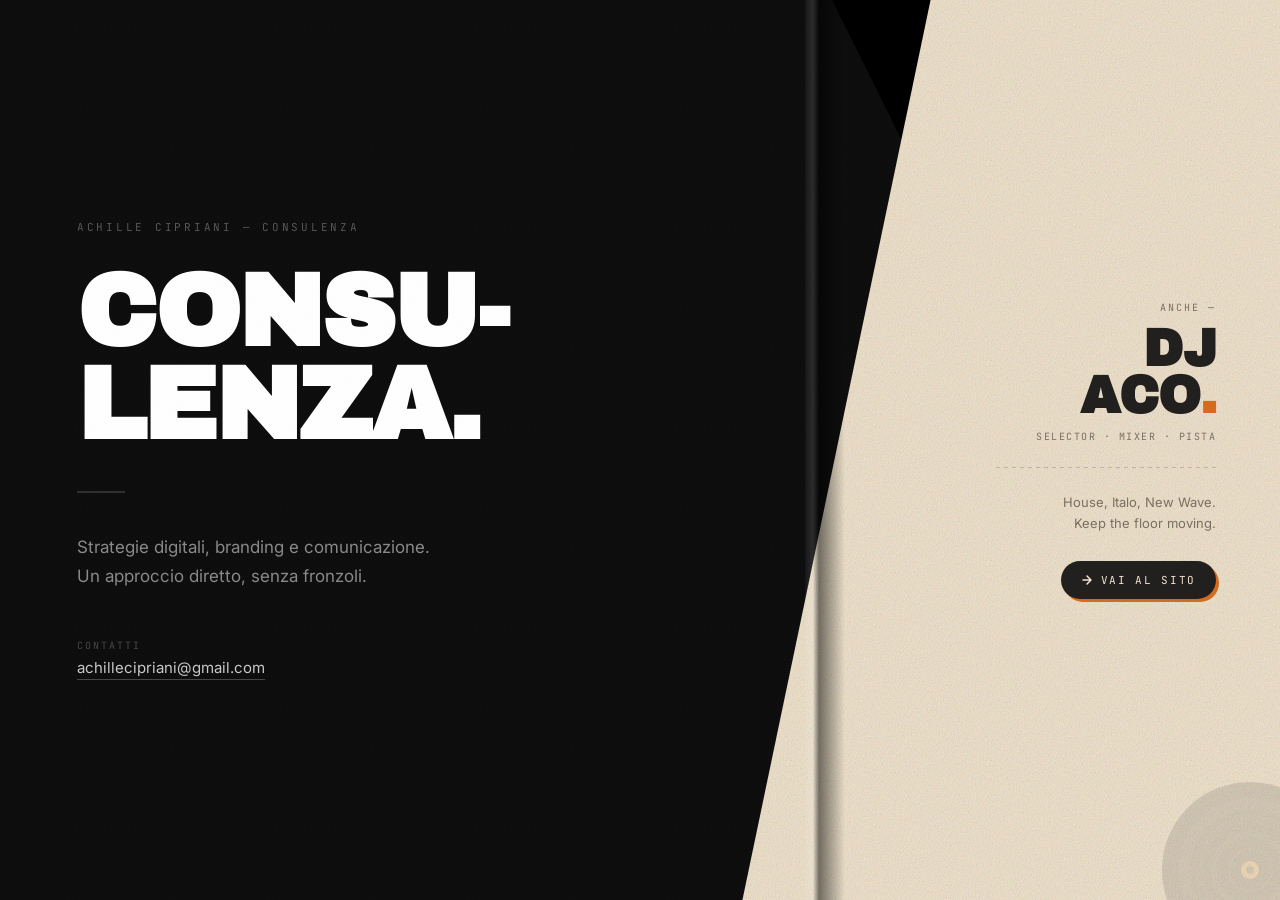
==== consulenza.html @ 17d2b727 "Add consulenza landing page with diagonal torn-page split Dark left panel (black bg, white type) for" ====
<!DOCTYPE html>
<html lang="it">
<head>
  <meta charset="UTF-8" />
  <meta name="viewport" content="width=device-width, initial-scale=1.0" />
  <title>Consulenza · Achille Cipriani</title>
  <link rel="preconnect" href="https://fonts.googleapis.com" />
  <link rel="preconnect" href="https://fonts.gstatic.com" crossorigin />
  <link href="https://fonts.googleapis.com/css2?family=Archivo+Black&family=Inter:wght@400;500;600;700&family=JetBrains+Mono:wght@400;500&display=swap" rel="stylesheet" />
  <style>
    *, *::before, *::after { box-sizing: border-box; margin: 0; padding: 0; }

    :root {
      --cream: #F1E4CE;
      --cream-2: #E8D8BC;
      --paper: #F7ECD8;
      --ink: #22201E;
      --ink-soft: #3A352F;
      --mute: #7A6F60;
      --orange: #E8932A;
      --orange-deep: #D46B1F;
      --font-display: "Archivo Black", "Arial Black", sans-serif;
      --font-body: "Inter", system-ui, -apple-system, sans-serif;
      --font-mono: "JetBrains Mono", ui-monospace, Menlo, monospace;
      --radius: 14px;
    }

    html, body {
      height: 100%;
      overflow: hidden;
    }

    body {
      font-family: var(--font-body);
      -webkit-font-smoothing: antialiased;
      background: #000;
    }

    /* ── Layout: two panels side by side, full viewport ── */
    .split {
      position: relative;
      width: 100vw;
      height: 100vh;
      overflow: hidden;
    }

    /* ── LEFT PANEL — dark/consulenza ── */
    .panel-left {
      position: absolute;
      inset: 0;
      background: #0a0a0a;
      clip-path: polygon(0 0, 65% 0, 100% 100%, 0 100%);
      display: flex;
      flex-direction: column;
      justify-content: center;
      padding: 60px 8vw 60px 6vw;
    }

    /* subtle noise on dark panel */
    .panel-left::before {
      content: "";
      position: absolute;
      inset: 0;
      background-image: url("data:image/svg+xml,%3Csvg xmlns='http://www.w3.org/2000/svg' width='200' height='200'%3E%3Cfilter id='n'%3E%3CfeTurbulence type='fractalNoise' baseFrequency='0.75' numOctaves='4' stitchTiles='stitch'/%3E%3C/filter%3E%3Crect width='200' height='200' filter='url(%23n)' opacity='1'/%3E%3C/svg%3E");
      opacity: 0.04;
      pointer-events: none;
    }

    .left-label {
      font-family: var(--font-mono);
      font-size: 11px;
      letter-spacing: 0.25em;
      text-transform: uppercase;
      color: #555;
      margin-bottom: 32px;
    }

    .left-heading {
      font-family: var(--font-display);
      font-size: clamp(52px, 8vw, 108px);
      line-height: 0.9;
      letter-spacing: -0.02em;
      text-transform: uppercase;
      color: #f0f0f0;
    }

    .left-heading span {
      color: #fff;
      display: block;
    }

    .left-divider {
      width: 48px;
      height: 2px;
      background: #f0f0f0;
      margin: 40px 0;
      opacity: 0.15;
    }

    .left-body {
      font-family: var(--font-body);
      font-size: clamp(14px, 1.4vw, 17px);
      line-height: 1.7;
      color: #888;
      max-width: 380px;
    }

    .left-contact {
      margin-top: 48px;
      display: flex;
      flex-direction: column;
      gap: 6px;
    }

    .left-contact-label {
      font-family: var(--font-mono);
      font-size: 10px;
      letter-spacing: 0.2em;
      text-transform: uppercase;
      color: #444;
    }

    .left-contact a {
      font-family: var(--font-body);
      font-size: 15px;
      color: #c8c8c8;
      text-decoration: none;
      border-bottom: 1px solid #444;
      padding-bottom: 2px;
      width: fit-content;
      transition: color 0.2s, border-color 0.2s;
    }

    .left-contact a:hover {
      color: #fff;
      border-color: #888;
    }

    /* ── TEAR EDGE — the diagonal shadow line ── */
    .tear {
      position: absolute;
      top: 0;
      bottom: 0;
      /* positioned at the diagonal: 65vw at top, 100vw at bottom */
      left: 0;
      width: 100%;
      pointer-events: none;
      z-index: 10;
    }

    .tear::before {
      content: "";
      position: absolute;
      top: 0;
      bottom: 0;
      left: 0;
      right: 0;
      /* shadow along the diagonal using a rotated gradient */
      background: linear-gradient(
        to right,
        transparent calc(63% - 2px),
        rgba(255,255,255,0.06) calc(63%),
        rgba(255,255,255,0.12) calc(63.5%),
        rgba(0,0,0,0.5) calc(64%),
        transparent calc(66%)
      );
      /* skew doesn't work for a true diagonal; we use a transform on a pseudo */
    }

    /* ── RIGHT PANEL — DJ Aco style ── */
    .panel-right {
      position: absolute;
      top: 0;
      right: 0;
      bottom: 0;
      width: 42%;
      clip-path: polygon(35% 0, 100% 0, 100% 100%, 0 100%);
      background: var(--cream);
      display: flex;
      flex-direction: column;
      justify-content: center;
      align-items: flex-end;
      padding: 60px 5vw 60px 10vw;
      overflow: hidden;
    }

    /* paper grain on right */
    .panel-right::before {
      content: "";
      position: absolute;
      inset: 0;
      background-image: url("data:image/svg+xml,%3Csvg xmlns='http://www.w3.org/2000/svg' width='200' height='200'%3E%3Cfilter id='n'%3E%3CfeTurbulence type='fractalNoise' baseFrequency='0.75' numOctaves='4' stitchTiles='stitch'/%3E%3C/filter%3E%3Crect width='200' height='200' filter='url(%23n)' opacity='1'/%3E%3C/svg%3E");
      opacity: 0.35;
      mix-blend-mode: multiply;
      pointer-events: none;
    }

    .right-inner {
      position: relative;
      z-index: 1;
      width: 100%;
      max-width: 220px;
      text-align: right;
    }

    .right-label {
      font-family: var(--font-mono);
      font-size: 10px;
      letter-spacing: 0.2em;
      text-transform: uppercase;
      color: var(--mute);
      margin-bottom: 12px;
    }

    .right-name {
      font-family: var(--font-display);
      font-size: clamp(32px, 4vw, 52px);
      line-height: 0.92;
      letter-spacing: -0.01em;
      text-transform: uppercase;
      color: var(--ink);
    }

    .right-name .dot {
      color: var(--orange-deep);
    }

    .right-sub {
      font-family: var(--font-mono);
      font-size: 10px;
      letter-spacing: 0.15em;
      text-transform: uppercase;
      color: var(--mute);
      margin-top: 10px;
    }

    .right-divider {
      width: 100%;
      height: 1px;
      background: repeating-linear-gradient(
        to right,
        var(--ink) 0,
        var(--ink) 4px,
        transparent 4px,
        transparent 8px
      );
      opacity: 0.2;
      margin: 24px 0;
    }

    .right-desc {
      font-family: var(--font-body);
      font-size: 13px;
      line-height: 1.55;
      color: var(--mute);
      margin-bottom: 28px;
    }

    .right-btn {
      display: inline-flex;
      align-items: center;
      gap: 8px;
      background: var(--ink);
      color: var(--cream);
      font-family: var(--font-mono);
      font-size: 11px;
      letter-spacing: 0.15em;
      text-transform: uppercase;
      text-decoration: none;
      padding: 12px 20px;
      border-radius: 999px;
      box-shadow: 3px 3px 0 var(--orange-deep);
      transition: transform 0.12s, box-shadow 0.12s;
    }

    .right-btn:hover {
      transform: translate(-1px, -1px);
      box-shadow: 4px 4px 0 var(--orange-deep);
    }

    .right-btn:active {
      transform: translate(2px, 2px);
      box-shadow: 1px 1px 0 var(--orange-deep);
    }

    .right-btn svg {
      flex-shrink: 0;
    }

    /* vinyl decoration */
    .vinyl-deco {
      position: absolute;
      bottom: -60px;
      right: -60px;
      width: 180px;
      height: 180px;
      opacity: 0.12;
      animation: spin 8s linear infinite;
    }

    @keyframes spin {
      to { transform: rotate(360deg); }
    }

    /* ── RESPONSIVE: stack on small screens ── */
    @media (max-width: 640px) {
      html, body { overflow: auto; }

      .split {
        height: auto;
        min-height: 100vh;
        display: flex;
        flex-direction: column;
      }

      .panel-left {
        position: relative;
        clip-path: none;
        height: 60vh;
        padding: 48px 24px 80px;
      }

      .panel-right {
        position: relative;
        clip-path: none;
        width: 100%;
        height: auto;
        align-items: flex-start;
        padding: 40px 24px 48px;
        border-top: 2px solid var(--ink);
      }

      .right-inner {
        text-align: left;
        max-width: 100%;
      }
    }
  </style>
</head>
<body>
  <div class="split">

    <!-- LEFT: dark consulenza -->
    <div class="panel-left">
      <p class="left-label">Achille Cipriani — Consulenza</p>
      <h1 class="left-heading">
        <span>Consu-</span>
        <span>lenza.</span>
      </h1>
      <div class="left-divider"></div>
      <p class="left-body">
        Strategie digitali, branding e comunicazione.<br />
        Un approccio diretto, senza fronzoli.
      </p>
      <div class="left-contact">
        <span class="left-contact-label">Contatti</span>
        <a href="mailto:achillecipriani@gmail.com">achillecipriani@gmail.com</a>
      </div>
    </div>

    <!-- Tear shadow line -->
    <div class="tear"></div>

    <!-- RIGHT: DJ Aco style -->
    <div class="panel-right">
      <!-- vinyl decoration -->
      <svg class="vinyl-deco" viewBox="0 0 120 120" fill="none" xmlns="http://www.w3.org/2000/svg">
        <circle cx="60" cy="60" r="58" fill="#1a1a1a" stroke="#22201E" stroke-width="1.5"/>
        <circle cx="60" cy="60" r="44" fill="none" stroke="#2a2a2a" stroke-width="8"/>
        <circle cx="60" cy="60" r="34" fill="none" stroke="#222" stroke-width="6"/>
        <circle cx="60" cy="60" r="24" fill="none" stroke="#2a2a2a" stroke-width="4"/>
        <circle cx="60" cy="60" r="14" fill="#1a1a1a" stroke="#333" stroke-width="1"/>
        <circle cx="60" cy="60" r="6" fill="#E8932A"/>
        <circle cx="60" cy="60" r="2.5" fill="#22201E"/>
      </svg>

      <div class="right-inner">
        <p class="right-label">anche —</p>
        <h2 class="right-name">DJ ACO<span class="dot">.</span></h2>
        <p class="right-sub">Selector · Mixer · Pista</p>
        <div class="right-divider"></div>
        <p class="right-desc">
          House, Italo, New Wave.<br />Keep the floor moving.
        </p>
        <a class="right-btn" href="/index.html">
          <svg width="12" height="12" viewBox="0 0 12 12" fill="none">
            <path d="M2 6h8M6 2l4 4-4 4" stroke="currentColor" stroke-width="1.5" stroke-linecap="round" stroke-linejoin="round"/>
          </svg>
          Vai al sito
        </a>
      </div>
    </div>

  </div>
</body>
</html>
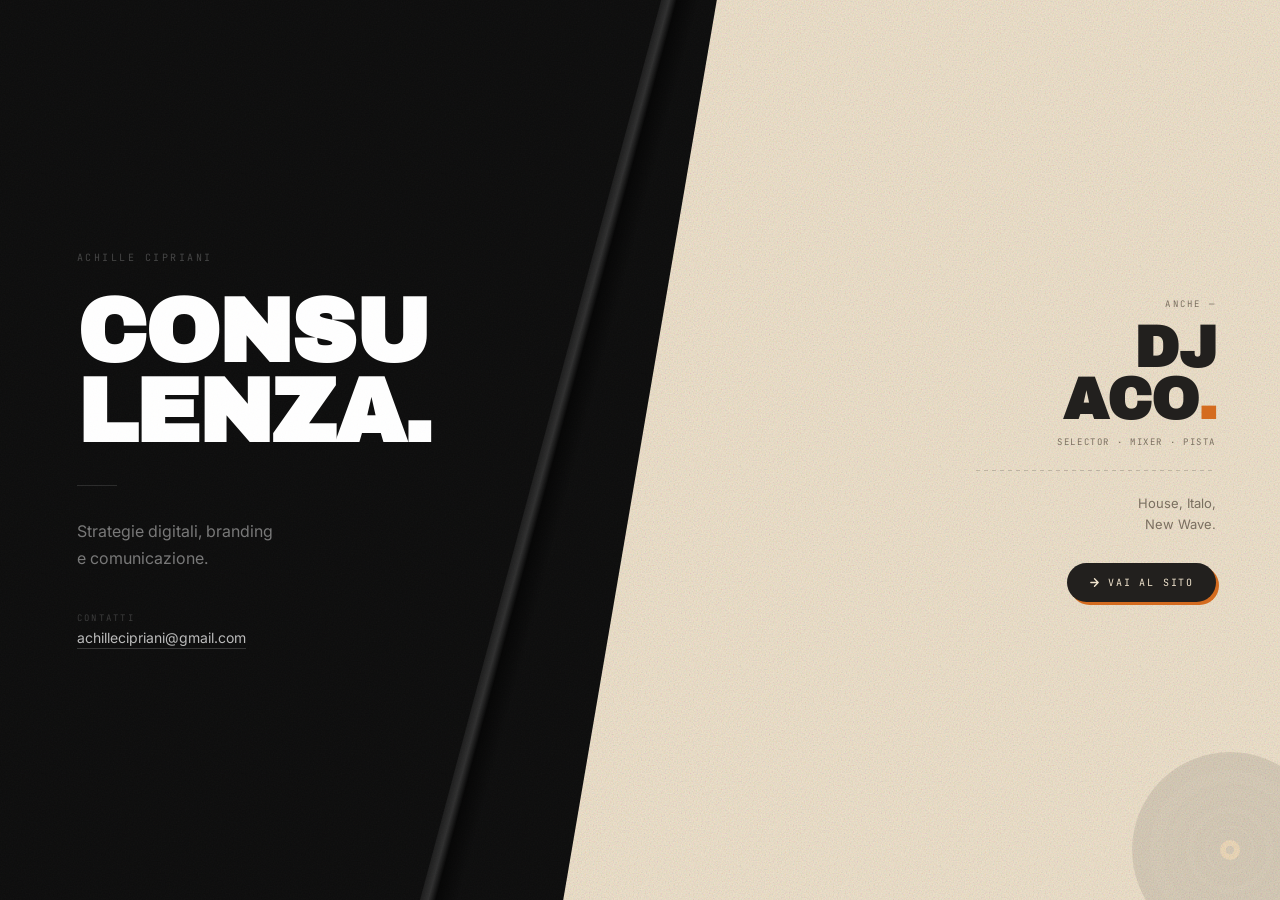
==== commit be9be031: "Update consulenza landing: true 50/50 diagonal split, mobile-friendly tear https://claude.ai/code/se" ====
--- a/consulenza.html
+++ b/consulenza.html
@@ -12,31 +12,25 @@
 
     :root {
       --cream: #F1E4CE;
-      --cream-2: #E8D8BC;
       --paper: #F7ECD8;
       --ink: #22201E;
-      --ink-soft: #3A352F;
       --mute: #7A6F60;
       --orange: #E8932A;
       --orange-deep: #D46B1F;
       --font-display: "Archivo Black", "Arial Black", sans-serif;
       --font-body: "Inter", system-ui, -apple-system, sans-serif;
       --font-mono: "JetBrains Mono", ui-monospace, Menlo, monospace;
-      --radius: 14px;
     }
 
     html, body {
       height: 100%;
       overflow: hidden;
-    }
-
-    body {
+      background: #000;
       font-family: var(--font-body);
       -webkit-font-smoothing: antialiased;
-      background: #000;
-    }
-
-    /* ── Layout: two panels side by side, full viewport ── */
+    }
+
+    /* ── Fullscreen container ── */
     .split {
       position: relative;
       width: 100vw;
@@ -44,88 +38,83 @@
       overflow: hidden;
     }
 
-    /* ── LEFT PANEL — dark/consulenza ── */
+    /* ── LEFT: consulenza (dark) ── */
     .panel-left {
       position: absolute;
       inset: 0;
-      background: #0a0a0a;
-      clip-path: polygon(0 0, 65% 0, 100% 100%, 0 100%);
+      background: #0c0c0c;
+      /* diagonal cut: top splits at 52%, bottom at 48% → average 50% */
+      clip-path: polygon(0 0, 56% 0, 44% 100%, 0 100%);
       display: flex;
       flex-direction: column;
       justify-content: center;
-      padding: 60px 8vw 60px 6vw;
-    }
-
-    /* subtle noise on dark panel */
-    .panel-left::before {
+      padding: 5vh 5vw 5vh 6vw;
+    }
+
+    .panel-left::after {
       content: "";
       position: absolute;
       inset: 0;
       background-image: url("data:image/svg+xml,%3Csvg xmlns='http://www.w3.org/2000/svg' width='200' height='200'%3E%3Cfilter id='n'%3E%3CfeTurbulence type='fractalNoise' baseFrequency='0.75' numOctaves='4' stitchTiles='stitch'/%3E%3C/filter%3E%3Crect width='200' height='200' filter='url(%23n)' opacity='1'/%3E%3C/svg%3E");
-      opacity: 0.04;
+      opacity: 0.035;
       pointer-events: none;
     }
 
     .left-label {
       font-family: var(--font-mono);
-      font-size: 11px;
+      font-size: 10px;
       letter-spacing: 0.25em;
       text-transform: uppercase;
-      color: #555;
-      margin-bottom: 32px;
+      color: #444;
+      margin-bottom: 28px;
     }
 
     .left-heading {
       font-family: var(--font-display);
-      font-size: clamp(52px, 8vw, 108px);
+      font-size: clamp(44px, 7vw, 96px);
       line-height: 0.9;
       letter-spacing: -0.02em;
       text-transform: uppercase;
-      color: #f0f0f0;
-    }
-
-    .left-heading span {
       color: #fff;
-      display: block;
     }
 
     .left-divider {
-      width: 48px;
-      height: 2px;
-      background: #f0f0f0;
-      margin: 40px 0;
-      opacity: 0.15;
+      width: 40px;
+      height: 1px;
+      background: #fff;
+      opacity: 0.12;
+      margin: 32px 0;
     }
 
     .left-body {
       font-family: var(--font-body);
-      font-size: clamp(14px, 1.4vw, 17px);
+      font-size: clamp(13px, 1.3vw, 16px);
       line-height: 1.7;
-      color: #888;
-      max-width: 380px;
+      color: #777;
+      max-width: 320px;
     }
 
     .left-contact {
-      margin-top: 48px;
+      margin-top: 40px;
       display: flex;
       flex-direction: column;
-      gap: 6px;
+      gap: 5px;
     }
 
     .left-contact-label {
       font-family: var(--font-mono);
-      font-size: 10px;
-      letter-spacing: 0.2em;
-      text-transform: uppercase;
-      color: #444;
+      font-size: 9px;
+      letter-spacing: 0.25em;
+      text-transform: uppercase;
+      color: #3a3a3a;
     }
 
     .left-contact a {
       font-family: var(--font-body);
-      font-size: 15px;
-      color: #c8c8c8;
+      font-size: 14px;
+      color: #bbb;
       text-decoration: none;
-      border-bottom: 1px solid #444;
+      border-bottom: 1px solid #333;
       padding-bottom: 2px;
       width: fit-content;
       transition: color 0.2s, border-color 0.2s;
@@ -133,58 +122,39 @@
 
     .left-contact a:hover {
       color: #fff;
-      border-color: #888;
-    }
-
-    /* ── TEAR EDGE — the diagonal shadow line ── */
+      border-color: #777;
+    }
+
+    /* ── Tear shadow line (decorative) ── */
     .tear {
       position: absolute;
-      top: 0;
-      bottom: 0;
-      /* positioned at the diagonal: 65vw at top, 100vw at bottom */
-      left: 0;
-      width: 100%;
+      inset: 0;
       pointer-events: none;
       z-index: 10;
-    }
-
-    .tear::before {
-      content: "";
-      position: absolute;
-      top: 0;
-      bottom: 0;
-      left: 0;
-      right: 0;
-      /* shadow along the diagonal using a rotated gradient */
       background: linear-gradient(
-        to right,
-        transparent calc(63% - 2px),
-        rgba(255,255,255,0.06) calc(63%),
-        rgba(255,255,255,0.12) calc(63.5%),
-        rgba(0,0,0,0.5) calc(64%),
-        transparent calc(66%)
+        105deg,
+        transparent calc(43.5% - 1px),
+        rgba(255,255,255,0.07) calc(43.5%),
+        rgba(255,255,255,0.14) 44%,
+        rgba(0,0,0,0.55) 44.5%,
+        transparent 46%
       );
-      /* skew doesn't work for a true diagonal; we use a transform on a pseudo */
-    }
-
-    /* ── RIGHT PANEL — DJ Aco style ── */
+    }
+
+    /* ── RIGHT: DJ Aco (cream) ── */
     .panel-right {
       position: absolute;
-      top: 0;
-      right: 0;
-      bottom: 0;
-      width: 42%;
-      clip-path: polygon(35% 0, 100% 0, 100% 100%, 0 100%);
+      inset: 0;
       background: var(--cream);
+      clip-path: polygon(56% 0, 100% 0, 100% 100%, 44% 100%);
       display: flex;
       flex-direction: column;
       justify-content: center;
       align-items: flex-end;
-      padding: 60px 5vw 60px 10vw;
+      padding: 5vh 5vw 5vh 8vw;
       overflow: hidden;
     }
 
-    /* paper grain on right */
     .panel-right::before {
       content: "";
       position: absolute;
@@ -195,18 +165,31 @@
       pointer-events: none;
     }
 
+    /* spinning vinyl decoration */
+    .vinyl-deco {
+      position: absolute;
+      bottom: -50px;
+      right: -50px;
+      width: 200px;
+      height: 200px;
+      opacity: 0.1;
+      animation: spin 9s linear infinite;
+      pointer-events: none;
+    }
+
+    @keyframes spin { to { transform: rotate(360deg); } }
+
     .right-inner {
       position: relative;
       z-index: 1;
-      width: 100%;
-      max-width: 220px;
       text-align: right;
+      max-width: 240px;
     }
 
     .right-label {
       font-family: var(--font-mono);
-      font-size: 10px;
-      letter-spacing: 0.2em;
+      font-size: 9px;
+      letter-spacing: 0.25em;
       text-transform: uppercase;
       color: var(--mute);
       margin-bottom: 12px;
@@ -214,44 +197,40 @@
 
     .right-name {
       font-family: var(--font-display);
-      font-size: clamp(32px, 4vw, 52px);
-      line-height: 0.92;
+      font-size: clamp(36px, 4.5vw, 64px);
+      line-height: 0.9;
       letter-spacing: -0.01em;
       text-transform: uppercase;
       color: var(--ink);
     }
 
-    .right-name .dot {
-      color: var(--orange-deep);
-    }
+    .right-name .dot { color: var(--orange-deep); }
 
     .right-sub {
       font-family: var(--font-mono);
-      font-size: 10px;
-      letter-spacing: 0.15em;
+      font-size: 9px;
+      letter-spacing: 0.18em;
       text-transform: uppercase;
       color: var(--mute);
       margin-top: 10px;
     }
 
-    .right-divider {
+    .right-groove {
       width: 100%;
       height: 1px;
       background: repeating-linear-gradient(
         to right,
-        var(--ink) 0,
-        var(--ink) 4px,
-        transparent 4px,
-        transparent 8px
+        var(--ink) 0, var(--ink) 4px,
+        transparent 4px, transparent 8px
       );
       opacity: 0.2;
-      margin: 24px 0;
+      margin: 22px 0;
     }
 
     .right-desc {
       font-family: var(--font-body);
       font-size: 13px;
-      line-height: 1.55;
+      line-height: 1.6;
       color: var(--mute);
       margin-bottom: 28px;
     }
@@ -263,11 +242,11 @@
       background: var(--ink);
       color: var(--cream);
       font-family: var(--font-mono);
-      font-size: 11px;
-      letter-spacing: 0.15em;
+      font-size: 10px;
+      letter-spacing: 0.18em;
       text-transform: uppercase;
       text-decoration: none;
-      padding: 12px 20px;
+      padding: 13px 22px;
       border-radius: 999px;
       box-shadow: 3px 3px 0 var(--orange-deep);
       transition: transform 0.12s, box-shadow 0.12s;
@@ -283,26 +262,7 @@
       box-shadow: 1px 1px 0 var(--orange-deep);
     }
 
-    .right-btn svg {
-      flex-shrink: 0;
-    }
-
-    /* vinyl decoration */
-    .vinyl-deco {
-      position: absolute;
-      bottom: -60px;
-      right: -60px;
-      width: 180px;
-      height: 180px;
-      opacity: 0.12;
-      animation: spin 8s linear infinite;
-    }
-
-    @keyframes spin {
-      to { transform: rotate(360deg); }
-    }
-
-    /* ── RESPONSIVE: stack on small screens ── */
+    /* ── MOBILE: stack top/bottom with horizontal tear ── */
     @media (max-width: 640px) {
       html, body { overflow: auto; }
 
@@ -315,24 +275,37 @@
 
       .panel-left {
         position: relative;
-        clip-path: none;
-        height: 60vh;
-        padding: 48px 24px 80px;
+        width: 100%;
+        height: 55vh;
+        clip-path: polygon(0 0, 100% 0, 100% 90%, 0 100%);
+        padding: 48px 28px 72px;
+        align-items: flex-start;
+      }
+
+      .tear {
+        display: none;
       }
 
       .panel-right {
         position: relative;
-        clip-path: none;
         width: 100%;
         height: auto;
+        clip-path: polygon(0 0, 100% 10%, 100% 100%, 0 100%);
+        margin-top: -8vh;
         align-items: flex-start;
-        padding: 40px 24px 48px;
-        border-top: 2px solid var(--ink);
+        padding: 10vh 28px 52px;
       }
 
       .right-inner {
         text-align: left;
         max-width: 100%;
+      }
+
+      .vinyl-deco {
+        bottom: -30px;
+        right: -30px;
+        width: 140px;
+        height: 140px;
       }
     }
   </style>
@@ -340,17 +313,13 @@
 <body>
   <div class="split">
 
-    <!-- LEFT: dark consulenza -->
+    <!-- LEFT: consulenza -->
     <div class="panel-left">
-      <p class="left-label">Achille Cipriani — Consulenza</p>
-      <h1 class="left-heading">
-        <span>Consu-</span>
-        <span>lenza.</span>
-      </h1>
+      <p class="left-label">Achille Cipriani</p>
+      <h1 class="left-heading">Consu<br>lenza.</h1>
       <div class="left-divider"></div>
       <p class="left-body">
-        Strategie digitali, branding e comunicazione.<br />
-        Un approccio diretto, senza fronzoli.
+        Strategie digitali, branding<br>e comunicazione.
       </p>
       <div class="left-contact">
         <span class="left-contact-label">Contatti</span>
@@ -358,12 +327,11 @@
       </div>
     </div>
 
-    <!-- Tear shadow line -->
+    <!-- Tear shadow -->
     <div class="tear"></div>
 
-    <!-- RIGHT: DJ Aco style -->
+    <!-- RIGHT: DJ Aco -->
     <div class="panel-right">
-      <!-- vinyl decoration -->
       <svg class="vinyl-deco" viewBox="0 0 120 120" fill="none" xmlns="http://www.w3.org/2000/svg">
         <circle cx="60" cy="60" r="58" fill="#1a1a1a" stroke="#22201E" stroke-width="1.5"/>
         <circle cx="60" cy="60" r="44" fill="none" stroke="#2a2a2a" stroke-width="8"/>
@@ -378,12 +346,10 @@
         <p class="right-label">anche —</p>
         <h2 class="right-name">DJ ACO<span class="dot">.</span></h2>
         <p class="right-sub">Selector · Mixer · Pista</p>
-        <div class="right-divider"></div>
-        <p class="right-desc">
-          House, Italo, New Wave.<br />Keep the floor moving.
-        </p>
+        <div class="right-groove"></div>
+        <p class="right-desc">House, Italo,<br>New Wave.</p>
         <a class="right-btn" href="/index.html">
-          <svg width="12" height="12" viewBox="0 0 12 12" fill="none">
+          <svg width="11" height="11" viewBox="0 0 12 12" fill="none">
             <path d="M2 6h8M6 2l4 4-4 4" stroke="currentColor" stroke-width="1.5" stroke-linecap="round" stroke-linejoin="round"/>
           </svg>
           Vai al sito
